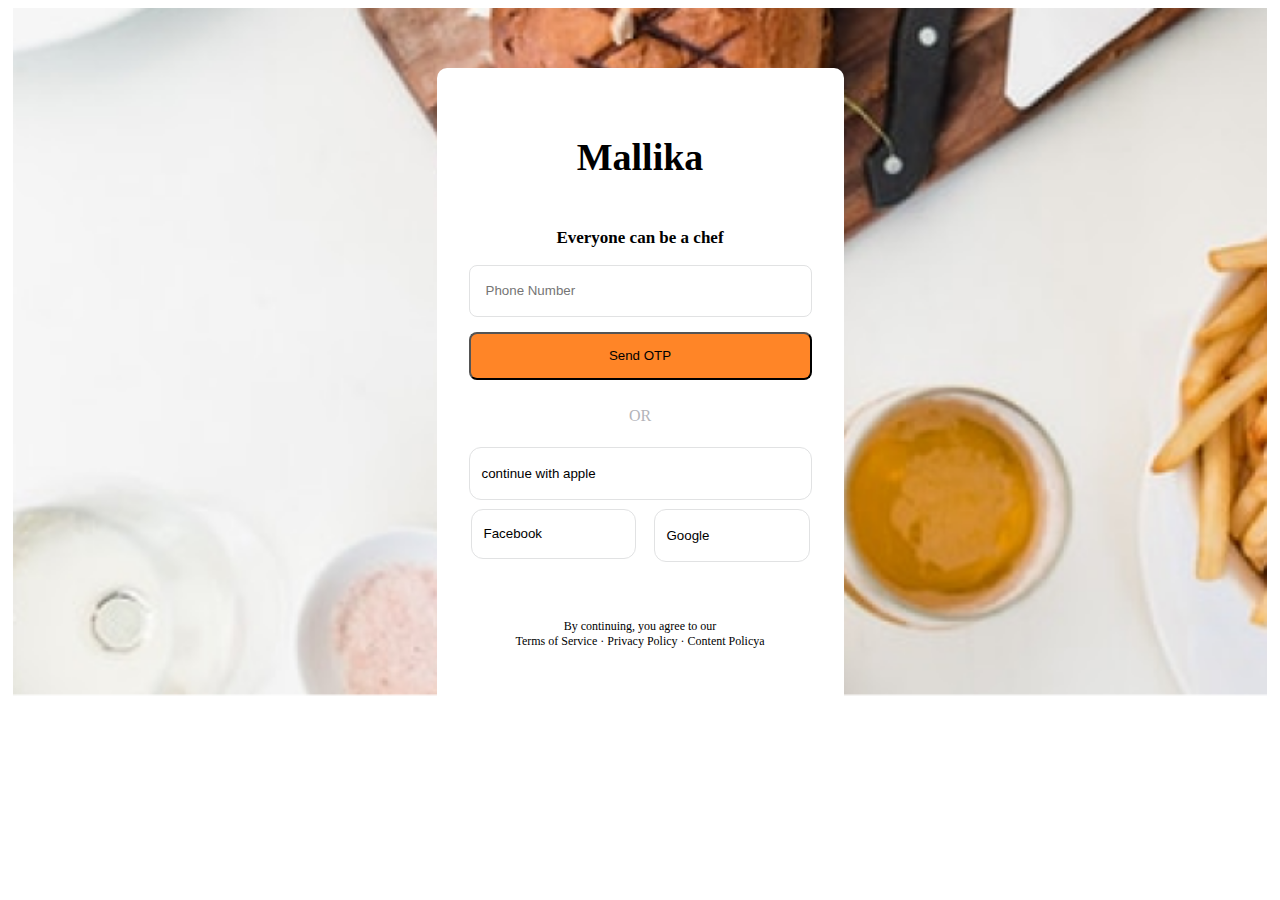
==== index.html @ 91e19a11 "i add the media query for css file relate #17" ====
<!DOCTYPE html>
<html lang="en">
<head>
    <meta charset="UTF-8">
    <meta http-equiv="X-UA-Compatible" content="IE=edge">
    <meta name="viewport" content="width=device-width, initial-scale=1.0">
    <link rel="stylesheet" href="./style.css">
    <title>FoodApp</title>
</head>
<body>
        <div class="container">
            <img class="cover-image" src="./media/Page 1/p1-Rectangle 13@2x.png" alt ="cover image">
            <div class="login-box">
                <h1 class="header-title">Mallika</h1>
                <h3 class="header-sub-title" >Everyone can be a chef</h3>
                <div class="form">
                    <form action="./Account/account.html" method="get">
                        <!-- هان بده يكون في عند العلم والمقدمة تاعت الجوال  -->
                         <!-- تغيير بسيط-->
                        <input class="phone-no" type="text" placeholder="Phone Number">
                        <button class="btn-submit" type="submit">Send OTP</button> 
                    </form>
                </div>
                <div class="or">
                    <p class="or">OR</p>
                </div>
                <div class="btn-group">
                    <button class="apple-btn"> continue with apple </button>
                    <div class="tow-tn" >
                        <button class="facebook-btn"> Facebook </button>
                        <button class="google-btn"> Google </button>
                    </div>
                </div>
            <div class="footer"><p>By continuing, you agree to our<br> Terms of Service · Privacy Policy · Content Policya </p></div>
            </div>
        </div>
        
</body>
</html>
---- style.css ----
.container{
    display: flex;
    flex-direction: column;
    align-items:center ;
}
.login-box{

display: flex;
flex-direction: column;
align-items: center;
padding: 42px 16px 24px;
position: absolute;
margin-top: 60px;
width: 375px;
height: 590px;
background: #FFFFFF;
border-radius: 10px;

}
.cover-image{
width: 98vw;
}
.header-title{
    position: static;
    width: 132px;
    height: 50px;
    left: 25px;
    font-family: Recoleta;
    font-size: 38px;
    text-align: center;
    color: #000000;
}
.header-sub-title{
font-family: Cera Pro;
font-size: 17px;
text-align: center;
color: #000000;
}
.tow-tn{
    display: flex;
}
.phone-no{
    display: flex;
flex-direction: row;
padding: 14px 16px;
width: 343px;
height: 52px;
background: #FFFFFF;
border: 1px solid #E1E2E3;
box-sizing: border-box;
border-radius: 8px;

}
.btn-submit{
    display: flex;
flex-direction: row;
justify-content: center;
align-items: center;
padding: 14px 16px;
width: 343px;
height: 48px;
top: 67px;
background: #FF8527;
border-radius: 8px;
margin: 15px 0px;
}

.or{
    display: flex;
flex-direction: row;
justify-content: center;
align-items: center;
font-family: Cera Pro;
font-size: 16px;
color: #B3B4BA;
margin: 6px 7px 6px 7px;
}
.btn-group{
    margin-top: 1px;
    display: flex;
flex-direction: column;
align-items: center;
text-align: center;
}
.apple-btn{
display: flex;
flex-direction: row;
align-items: center;
text-align: center;
padding: 8px 20px 8px 12px;
width: 343px;
height: 53px;
background: #FFFFFF;
border: 1px solid #E1E2E3;
box-sizing: border-box;
border-radius: 12px;
margin: 9px 8px 9px 8px;
}
.google-btn{
display: flex;
flex-direction: row;
align-items: center;
padding: 8px 20px 8px 12px;
width: 156px;
height: 53px;
left: 176px;
background: #FFFFFF;
border: 1px solid #E1E2E3;
box-sizing: border-box;
border-radius: 12px;
margin: 0px 10px 9px 8px;
}

.facebook-btn{

    display: flex;
flex-direction: row;
text-align: center;
align-items: center;
padding: 8px 20px 8px 12px;
width: 165px;
height: 50px;
background: #FFFFFF;
border: 1px solid #E1E2E3;
box-sizing: border-box;
border-radius: 12px;
margin: 0px 10px;
}

.footer{
 font-family: Cera Pro;
font-size: 12px;
text-align: center;
color: #000000;
margin: 36px 0px;
}
@media(max-width:400px){
    html{
        width: 100%;
    }
    body{
        width: 100%;
        padding: 0;
        margin: 0;
        text-align: center;
    }
    .container{
        width: 100%;
    } 
    .login-box{
        margin-top: 220px;
        width: 100%;
    }
    .cover-image{
        width: 100%;
    }
.facebook-btn{
width: 100%;
}
.google-btn{
width: 80%;
}
.apple-btn{
    width: 80%;
}
.btn-submit{
width: 80%;
}
.phone-no{
width: 80%;
}
.header-title{
width: 80%;
}

}
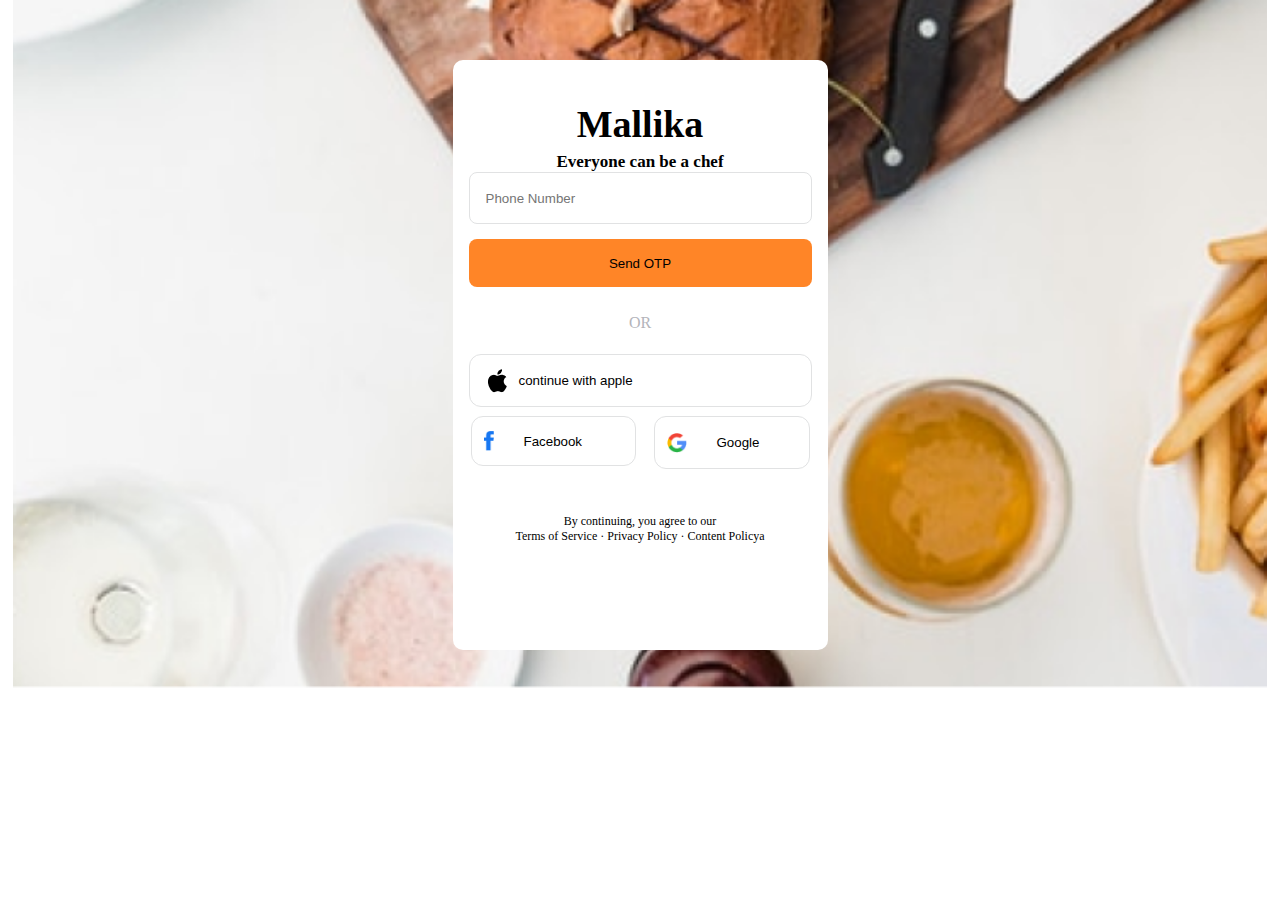
==== commit dc92eae9: "Merge 911f42183fb707548990cada4d63c9737f420877 into d9d0bfc7e1aadc546ec6b1270750e9b257b19b9a" ====
--- a/index.html
+++ b/index.html
@@ -5,6 +5,7 @@
     <meta http-equiv="X-UA-Compatible" content="IE=edge">
     <meta name="viewport" content="width=device-width, initial-scale=1.0">
     <link rel="stylesheet" href="./style.css">
+    <link href="https://cdnjs.cloudflare.com/ajax/libs/font-awesome/5.13.0/css/all.min.css" rel="stylesheet">
     <title>FoodApp</title>
 </head>
 <body>
@@ -25,10 +26,13 @@
                     <p class="or">OR</p>
                 </div>
                 <div class="btn-group">
-                    <button class="apple-btn"> continue with apple </button>
+                    <button class="apple-btn"> <img class="apple-image" src='./media/Page 1/p1-apple.png'> continue with apple </button>
                     <div class="tow-tn" >
-                        <button class="facebook-btn"> Facebook </button>
-                        <button class="google-btn"> Google </button>
+                        <button class="facebook-btn"> <img class="facebook-image" src='./media/Page 1/p1-facebook.png'> Facebook </button>
+                        
+                        <button class="google-btn"> <img class="google-image" src='./media/Page 1/p1-google.png'> Google </button>
+                        
+            
                     </div>
                 </div>
             <div class="footer"><p>By continuing, you agree to our<br> Terms of Service · Privacy Policy · Content Policya </p></div>
--- a/style.css
+++ b/style.css
@@ -1,3 +1,27 @@
+/* import google fonts  */
+@import url('https://fonts.googleapis.com/css2?family=Roboto:wght@400;500;700&display=swap');
+@import url('https://fonts.googleapis.com/css2?family=IBM+Plex+Sans+Thai+Looped:wght@300;400;500;600&display=swap');
+
+/* global setting  */
+*{
+    margin: 0;
+    padding: 0;
+    box-sizing: border-box;
+}
+
+/* global varible */
+:root{
+    /* COLOR  */
+  --main-color : #FF8527  ;
+  --heading-color : #000000;
+  --light-gray :#636773;                            /* using this in subheading and paragraph*/
+  --bg-color : #E5E5E5;                               /* using in third page*/ 
+   
+  /* FONTS  */
+  --roboto-type : 'Roboto', sans-serif;
+  --ibm-plec-type  :'IBM Plex Sans Thai Looped', sans-serif;
+    
+}
 .container{
     display: flex;
     flex-direction: column;
@@ -51,8 +75,11 @@
 border-radius: 8px;
 
 }
+button {outline:none;
+    Border:none}
 .btn-submit{
     display: flex;
+    
 flex-direction: row;
 justify-content: center;
 align-items: center;
@@ -127,13 +154,34 @@
 margin: 0px 10px;
 }
 
+.google-image{
+    height: 20px;
+    width: 10px;
+    margin-right: 70px;
+}
+
+.facebook-image{
+    height: 20px;
+    width: 10px;
+    margin-right: 30px;
+}
+.google-image{
+    height: 20px;
+    width: 20px;
+    margin-right: 30px;
+}
+
+
 .footer{
  font-family: Cera Pro;
 font-size: 12px;
 text-align: center;
 color: #000000;
 margin: 36px 0px;
-}
+
+
+
+
 @media(max-width:400px){
     html{
         width: 100%;
@@ -174,3 +222,5 @@
 }
 
 }
+
+
